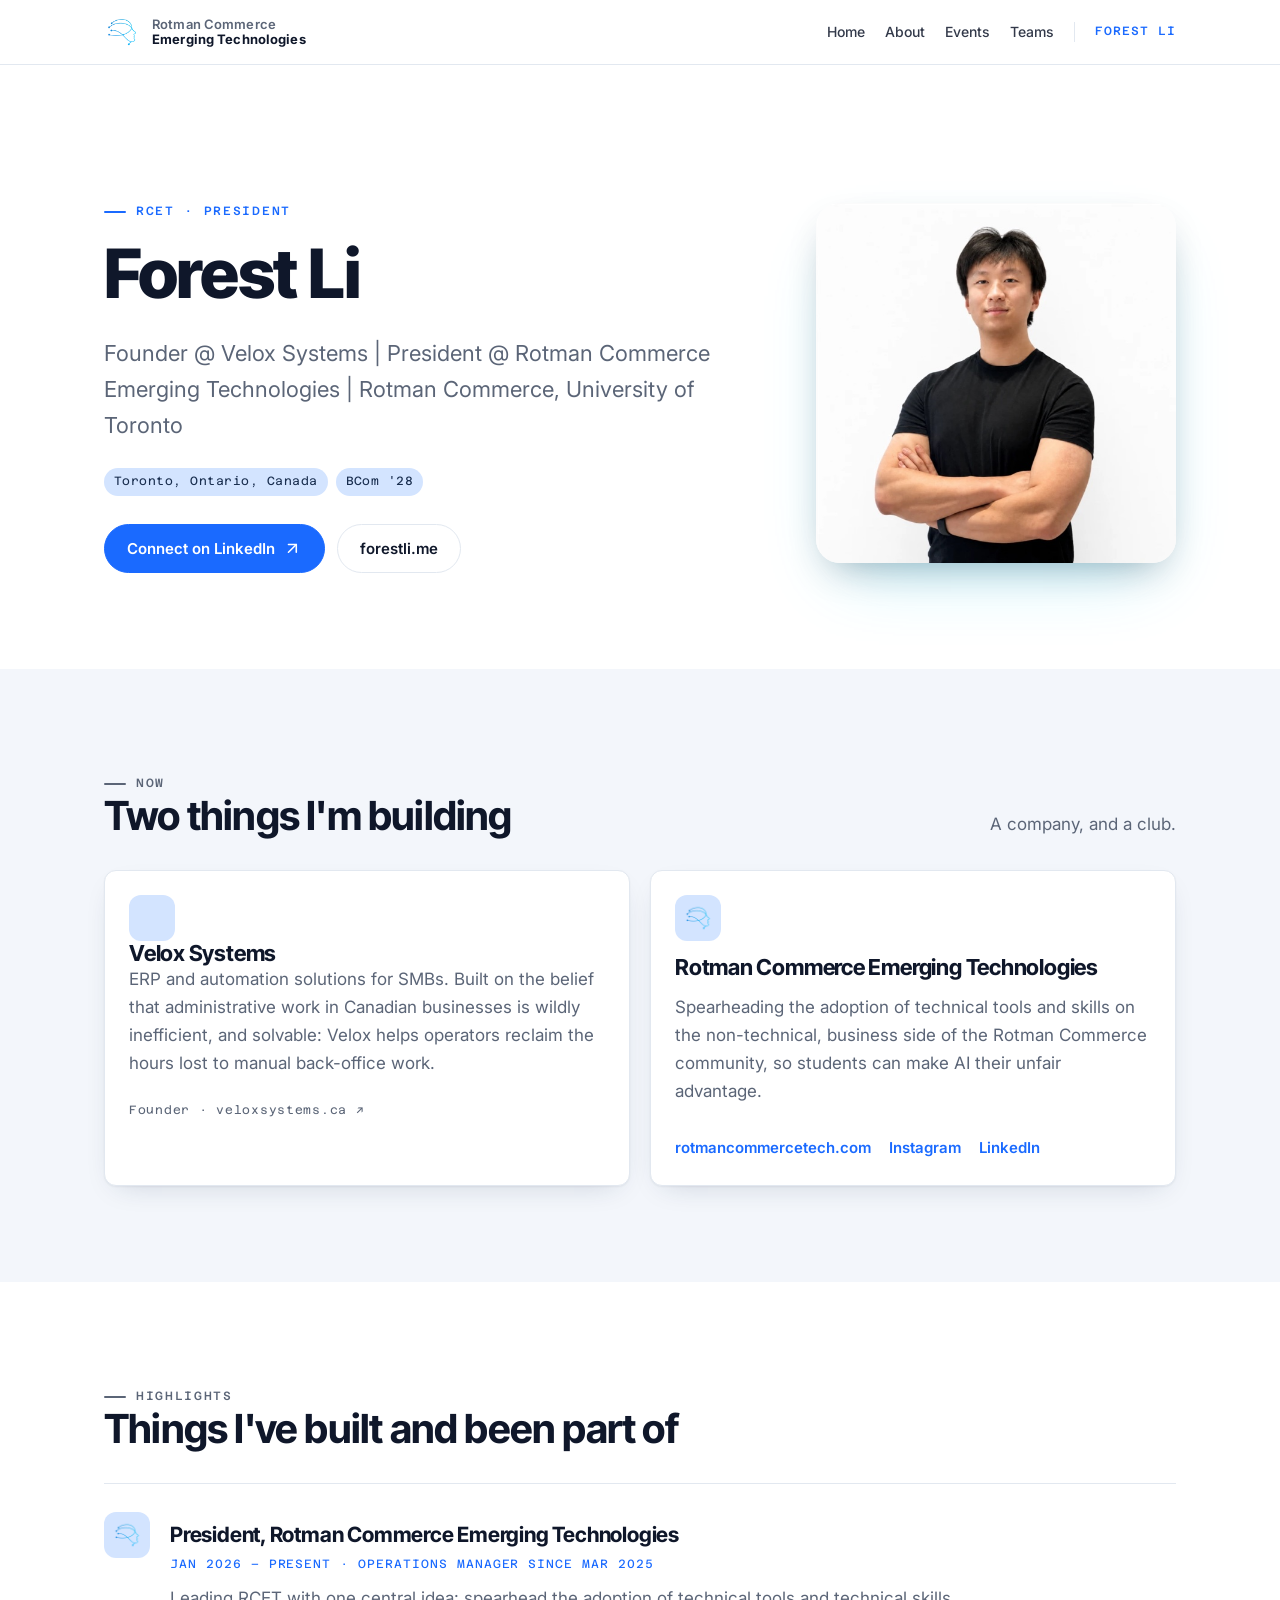
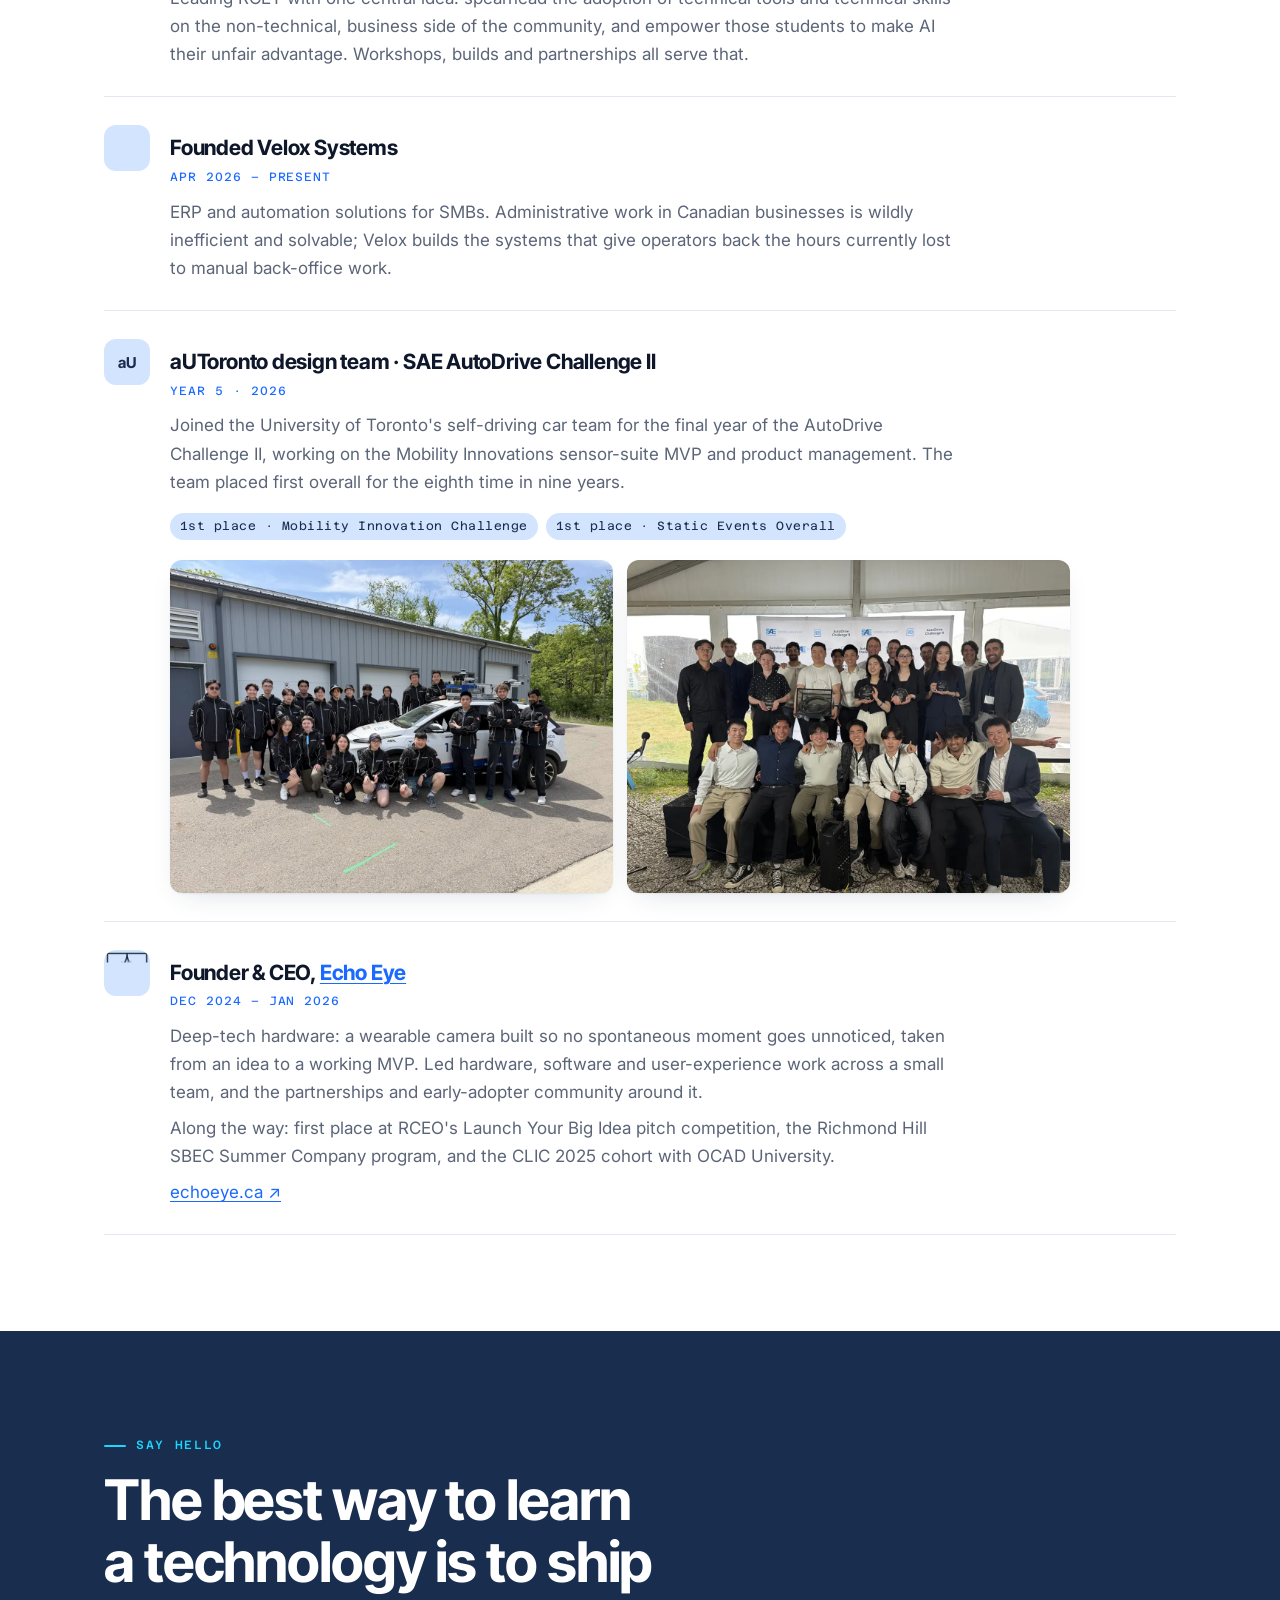
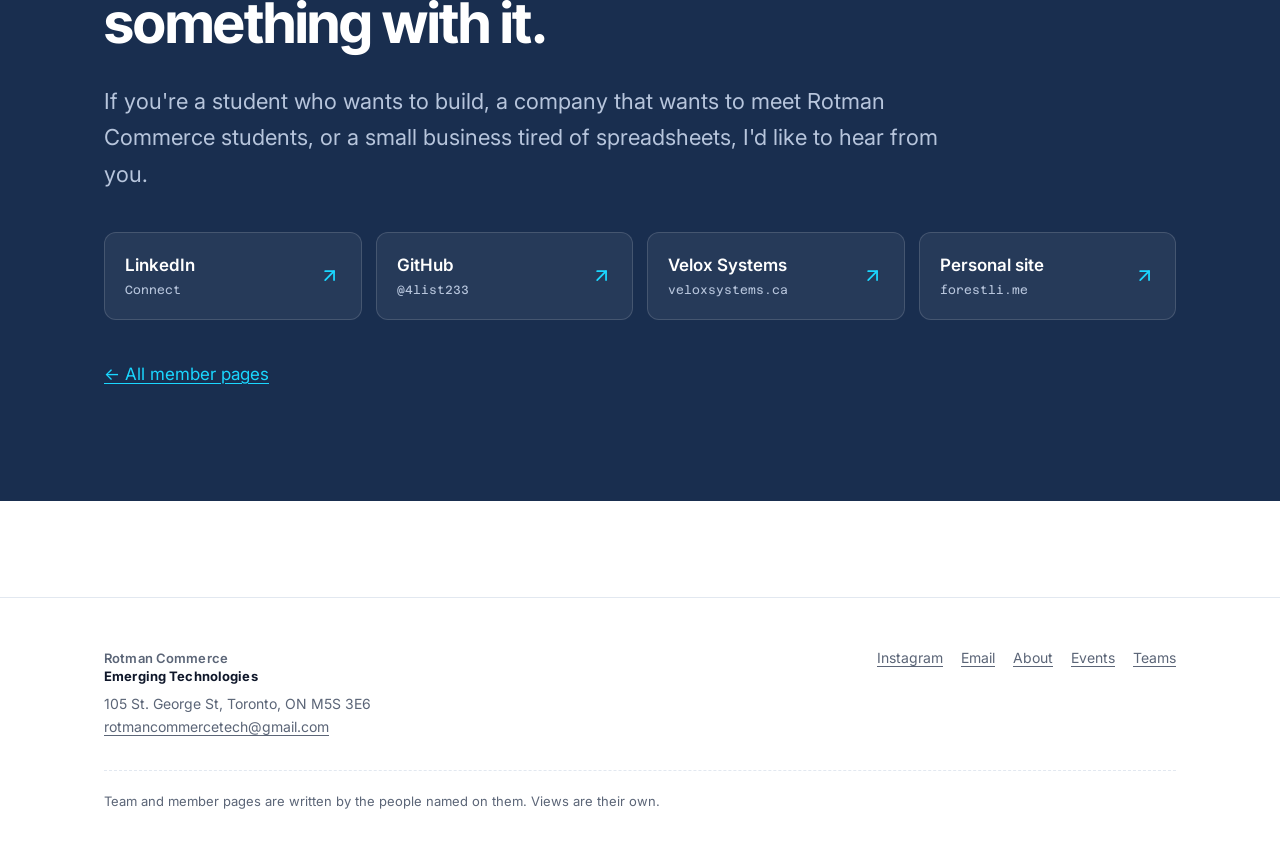
==== members/4list233/index.html @ a59f68e3 "Add Forest Li member page Personal page for Forest Li (RCET President) at /u/4list233/. Built on the" ====
<!doctype html>
<html lang="en">
<head>
  <meta charset="utf-8">
  <meta name="viewport" content="width=device-width, initial-scale=1">
  <title>Forest Li</title>
  <meta name="description" content="Forest Li — Founder @ Velox Systems, President @ Rotman Commerce Emerging Technologies, Rotman Commerce, University of Toronto.">

  <link rel="icon" type="image/png" sizes="32x32" href="/shared/assets/brand/favicon-32.png">
  <link rel="apple-touch-icon" href="/shared/assets/brand/apple-touch-icon.png">
  <link rel="stylesheet" href="/shared/rcet.css">
  <script src="/shared/rcet.js" defer></script>

  <style>
    /* Hero: text on the left, portrait on the right; stacks under 760px. */
    .hero-grid {
      display: grid; grid-template-columns: minmax(0, 1.25fr) minmax(0, .75fr);
      gap: 48px; align-items: center;
    }
    .hero-grid h1 { margin-bottom: .35em; }
    .hero-photo {
      width: min(100%, 360px); aspect-ratio: 1; object-fit: cover;
      justify-self: end; border-radius: 24px;
    }
    .hero-meta { display: flex; flex-wrap: wrap; gap: 8px; margin: 22px 0 0; padding: 0; list-style: none; }
    @media (max-width: 760px) {
      .hero-grid { grid-template-columns: 1fr; gap: 32px; }
      .hero-photo { justify-self: start; width: min(100%, 260px); order: -1; }
    }

    /* Brand mark: a favicon-sized logo in a soft square. */
    .brand {
      flex: none; display: grid; place-items: center; width: 46px; height: 46px;
      border-radius: 12px; overflow: hidden; background: var(--rcet-pale); color: var(--rcet-navy);
      font: 700 15px/1 var(--rcet-font-display); letter-spacing: -.02em;
    }
    .brand img { width: 100%; height: 100%; object-fit: cover; }
    .brand--pad img { width: 30px; height: 30px; object-fit: contain; }

    /* "Now" cards. Two cards fill the row. */
    .now-grid { grid-template-columns: repeat(auto-fit, minmax(min(100%, 340px), 1fr)); }
    .now-card { display: grid; gap: 14px; align-content: start; }
    .now-card h3 { margin: 0; }
    .now-card p { color: var(--rcet-muted); }
    .now-card .rcet-mono { font-size: 12px; letter-spacing: .06em; color: var(--rcet-muted); }
    .card-links { display: flex; flex-wrap: wrap; gap: 8px 18px; font-size: 15px; font-weight: 600; }
    .card-links a { display: inline-flex; align-items: center; gap: 4px; text-decoration: none; }
    .card-links a:hover { text-decoration: underline; }

    /* Highlights: one row per thing, brand mark on the left, hairline between rows. */
    .highlights { list-style: none; margin: 0; padding: 0; }
    .highlights > li {
      display: grid; grid-template-columns: 46px 1fr; gap: 20px;
      padding: 28px 0; border-top: 1px solid var(--rcet-line);
    }
    .highlights > li:last-child { border-bottom: 1px solid var(--rcet-line); }
    .highlights b { display: block; font-family: var(--rcet-font-display); font-size: 21px; letter-spacing: -.01em; margin: 6px 0 2px; }
    .highlights .when {
      display: block; font-family: var(--rcet-font-mono); font-size: 12px; letter-spacing: .08em;
      text-transform: uppercase; color: var(--rcet-accent); margin-bottom: 10px;
    }
    .highlights p { margin: 0; color: var(--rcet-muted); max-width: 72ch; }
    .highlights p + p { margin-top: 8px; }
    .highlights .awards { display: flex; flex-wrap: wrap; gap: 8px; margin: 14px 0 0; padding: 0; list-style: none; }
    .photos { display: grid; gap: 14px; grid-template-columns: repeat(auto-fit, minmax(min(100%, 280px), 1fr)); margin-top: 20px; max-width: 900px; }
    .photos img { width: 100%; aspect-ratio: 4 / 3; object-fit: cover; border-radius: var(--rcet-radius); box-shadow: var(--rcet-shadow); }
    @media (max-width: 560px) {
      .highlights > li { grid-template-columns: 1fr; gap: 10px; }
    }

    /* Closing statement + links. */
    .statement h2 { font-size: clamp(32px, 5vw, 56px); max-width: 18ch; }
    .links { display: grid; gap: 14px; grid-template-columns: repeat(auto-fill, minmax(min(100%, 220px), 1fr)); margin-top: 40px; }
    .links a {
      display: flex; align-items: center; justify-content: space-between; gap: 12px;
      padding: 18px 20px; border: 1px solid var(--rcet-line); border-radius: var(--rcet-radius);
      background: var(--rcet-surface); color: inherit; text-decoration: none; font-weight: 600;
      transition: border-color .15s ease, transform .15s ease;
    }
    .links a:hover { border-color: var(--rcet-accent); transform: translateY(-2px); }
    .links a small { display: block; font-weight: 400; font-family: var(--rcet-font-mono); font-size: 12px; color: var(--rcet-muted); margin-top: 2px; }
    .links .rcet-icon { color: var(--rcet-accent); }
  </style>
</head>
<body>
  <rcet-header team="Forest Li"></rcet-header>

  <main id="main">

    <!-- HERO -->
    <section class="rcet-hero">
      <div class="rcet-container hero-grid">
        <div>
          <p class="rcet-eyebrow">RCET · President</p>
          <h1>Forest Li</h1>
          <p class="rcet-lede">
            Founder @ Velox Systems | President @ Rotman Commerce Emerging Technologies | Rotman Commerce, University of Toronto
          </p>
          <ul class="hero-meta" aria-label="At a glance">
            <li><span class="rcet-tag">Toronto, Ontario, Canada</span></li>
            <li><span class="rcet-tag">BCom '28</span></li>
          </ul>
          <div class="rcet-btn-row">
            <a class="rcet-btn rcet-btn--primary" href="https://www.linkedin.com/in/forestli/" rel="noopener">
              Connect on LinkedIn
              <svg class="rcet-icon" aria-hidden="true"><use href="/shared/assets/icons.svg#arrow-up-right"/></svg>
            </a>
            <a class="rcet-btn rcet-btn--ghost" href="https://forestli.me/" rel="noopener">forestli.me</a>
          </div>
        </div>
        <img class="hero-photo rcet-cinematic" src="/shared/assets/people/forest-li.jpg" alt="Portrait of Forest Li" width="600" height="600" data-reveal>
      </div>
    </section>

    <!-- NOW -->
    <section class="rcet-section rcet-section--alt" id="now">
      <div class="rcet-container">
        <div class="rcet-section-head">
          <div><p class="rcet-eyebrow">Now</p><h2>Two things I'm building</h2></div>
          <p>A company, and a club.</p>
        </div>
        <div class="rcet-grid now-grid">
          <a class="rcet-card now-card" href="https://veloxsystems.ca/" rel="noopener" data-reveal style="--i:0">
            <span class="brand"><img src="./velox-icon.png" alt="" width="46" height="46"></span>
            <h3>Velox Systems</h3>
            <p>ERP and automation solutions for SMBs. Built on the belief that administrative work in Canadian businesses is wildly inefficient, and solvable: Velox helps operators reclaim the hours lost to manual back-office work.</p>
            <span class="rcet-mono">Founder · veloxsystems.ca ↗</span>
          </a>
          <div class="rcet-card now-card" data-reveal style="--i:1">
            <span class="brand brand--pad"><img src="/shared/assets/brand/logo-256.png" alt="" width="30" height="30"></span>
            <h3>Rotman Commerce Emerging Technologies</h3>
            <p>Spearheading the adoption of technical tools and skills on the non-technical, business side of the Rotman Commerce community, so students can make AI their unfair advantage.</p>
            <div class="card-links">
              <a href="https://rotmancommercetech.com/" rel="noopener">rotmancommercetech.com</a>
              <a href="https://www.instagram.com/rotman.tech/" rel="noopener">Instagram</a>
              <a href="https://www.linkedin.com/company/rcemergingtech/" rel="noopener">LinkedIn</a>
            </div>
          </div>
        </div>
      </div>
    </section>

    <!-- HIGHLIGHTS -->
    <section class="rcet-section" id="highlights">
      <div class="rcet-container">
        <div class="rcet-section-head">
          <div><p class="rcet-eyebrow">Highlights</p><h2>Things I've built and been part of</h2></div>
        </div>
        <ul class="highlights">

          <li data-reveal style="--i:0">
            <span class="brand brand--pad"><img src="/shared/assets/brand/logo-256.png" alt="" width="30" height="30"></span>
            <div>
              <b>President, Rotman Commerce Emerging Technologies</b>
              <span class="when">Jan 2026 – present · Operations Manager since Mar 2025</span>
              <p>Leading RCET with one central idea: spearhead the adoption of technical tools and technical skills on the non-technical, business side of the community, and empower those students to make AI their unfair advantage. Workshops, builds and partnerships all serve that.</p>
            </div>
          </li>

          <li data-reveal style="--i:1">
            <span class="brand"><img src="./velox-icon.png" alt="" width="46" height="46"></span>
            <div>
              <b>Founded Velox Systems</b>
              <span class="when">Apr 2026 – present</span>
              <p>ERP and automation solutions for SMBs. Administrative work in Canadian businesses is wildly inefficient and solvable; Velox builds the systems that give operators back the hours currently lost to manual back-office work.</p>
            </div>
          </li>

          <li data-reveal style="--i:2">
            <span class="brand">aU</span>
            <div>
              <b>aUToronto design team · SAE AutoDrive Challenge II</b>
              <span class="when">Year 5 · 2026</span>
              <p>Joined the University of Toronto's self-driving car team for the final year of the AutoDrive Challenge II, working on the Mobility Innovations sensor-suite MVP and product management. The team placed first overall for the eighth time in nine years.</p>
              <ul class="awards" aria-label="Awards">
                <li><span class="rcet-tag">1st place · Mobility Innovation Challenge</span></li>
                <li><span class="rcet-tag">1st place · Static Events Overall</span></li>
              </ul>
              <div class="photos">
                <img src="./autoronto-team.webp" alt="The aUToronto team standing with the self-driving car at the 2026 AutoDrive Challenge II" loading="lazy" width="1400" height="1050">
                <img src="./autoronto-awards.webp" alt="The aUToronto team with their AutoDrive Challenge II awards, including first place in the Mobility Innovation Challenge" loading="lazy" width="1400" height="1050">
              </div>
            </div>
          </li>

          <li data-reveal style="--i:3">
            <span class="brand"><img src="./echoeye-icon.png" alt="" width="46" height="46"></span>
            <div>
              <b>Founder &amp; CEO, <a href="https://www.echoeye.ca/" rel="noopener">Echo Eye</a></b>
              <span class="when">Dec 2024 – Jan 2026</span>
              <p>Deep-tech hardware: a wearable camera built so no spontaneous moment goes unnoticed, taken from an idea to a working MVP. Led hardware, software and user-experience work across a small team, and the partnerships and early-adopter community around it.</p>
              <p>Along the way: first place at RCEO's Launch Your Big Idea pitch competition, the Richmond Hill SBEC Summer Company program, and the CLIC 2025 cohort with OCAD University.</p>
              <p><a href="https://www.echoeye.ca/" rel="noopener">echoeye.ca ↗</a></p>
            </div>
          </li>

        </ul>
      </div>
    </section>

    <!-- STATEMENT + LINKS -->
    <section class="rcet-section rcet-section--dark statement" id="contact">
      <div class="rcet-container">
        <p class="rcet-eyebrow">Say hello</p>
        <h2 data-words>The best way to learn a technology is to ship something with it.</h2>
        <p class="rcet-lede">If you're a student who wants to build, a company that wants to meet Rotman Commerce students, or a small business tired of spreadsheets, I'd like to hear from you.</p>
        <div class="links">
          <a href="https://www.linkedin.com/in/forestli/" rel="noopener">
            <span>LinkedIn<small>Connect</small></span>
            <svg class="rcet-icon" aria-hidden="true"><use href="/shared/assets/icons.svg#arrow-up-right"/></svg>
          </a>
          <a href="https://github.com/4list233" rel="noopener">
            <span>GitHub<small>@4list233</small></span>
            <svg class="rcet-icon" aria-hidden="true"><use href="/shared/assets/icons.svg#arrow-up-right"/></svg>
          </a>
          <a href="https://veloxsystems.ca/" rel="noopener">
            <span>Velox Systems<small>veloxsystems.ca</small></span>
            <svg class="rcet-icon" aria-hidden="true"><use href="/shared/assets/icons.svg#arrow-up-right"/></svg>
          </a>
          <a href="https://forestli.me/" rel="noopener">
            <span>Personal site<small>forestli.me</small></span>
            <svg class="rcet-icon" aria-hidden="true"><use href="/shared/assets/icons.svg#arrow-up-right"/></svg>
          </a>
        </div>
        <p style="margin-top: 40px"><a href="/teams/#members">← All member pages</a></p>
      </div>
    </section>

  </main>

  <rcet-footer></rcet-footer>
</body>
</html>
---- shared/rcet.css ----
/* ==========================================================================
   RCET shared design system  —  served at /shared/rcet.css
   Every team page loads this so the site reads as one site.
   It is the source of truth for colour, type, spacing and the shared
   header/footer. Team pages override things in their own <style>;
   nobody edits this file from a team folder (CI will reject it).

   Order: tokens → base → layout → components → utilities
   ========================================================================== */
@import url("https://fonts.googleapis.com/css2?family=Azeret+Mono:wght@400;500;600&family=Inter+Tight:wght@600;700;800&family=Inter:wght@400;500;600&display=swap");

/* ------------------------------------------------------------------ tokens */
:root {
  /* Brand colours (from the main RCET site) */
  --rcet-navy: #192e4f;
  --rcet-blue: #1a6aff;
  --rcet-cyan: #1ad7ff;
  --rcet-pale: #d3e4ff;
  --rcet-ink:  #0f172a;

  /* Surfaces — light theme is the default and matches rotmancommercetech.com */
  --rcet-bg:        #ffffff;
  --rcet-bg-alt:    #f3f6fb;
  --rcet-surface:   #ffffff;
  --rcet-line:      #e2e8f0;
  --rcet-fg:        var(--rcet-ink);
  --rcet-muted:     #5b6577;
  --rcet-accent:    var(--rcet-blue);
  --rcet-accent-fg: #ffffff;
  --rcet-link:      var(--rcet-blue);

  /* Type */
  --rcet-font-display: "Inter Tight", Inter, ui-sans-serif, system-ui, -apple-system, "Segoe UI", sans-serif;
  --rcet-font-body:    Inter, ui-sans-serif, system-ui, -apple-system, "Segoe UI", sans-serif;
  --rcet-font-mono:    "Azeret Mono", ui-monospace, SFMono-Regular, Menlo, Consolas, monospace;

  /* Shape & rhythm */
  --rcet-radius:    12px;
  --rcet-radius-sm: 8px;
  --rcet-shadow:    0 1px 2px rgba(15, 23, 42, .05), 0 10px 28px -14px rgba(25, 46, 79, .22);
  --rcet-container: 1120px;
  --rcet-gutter:    24px;
  --rcet-section-y: clamp(56px, 8vw, 96px);
}

/* Opt in with <html data-theme="dark"> */
[data-theme="dark"] {
  --rcet-bg:        #0b1220;
  --rcet-bg-alt:    #101a2e;
  --rcet-surface:   #121e33;
  --rcet-line:      #223252;
  --rcet-fg:        #e8eef8;
  --rcet-muted:     #9aa8bd;
  --rcet-accent:    var(--rcet-cyan);
  --rcet-accent-fg: #06101f;
  --rcet-link:      #7cc4ff;
  --rcet-shadow:    0 1px 2px rgba(0, 0, 0, .4), 0 14px 36px -14px rgba(0, 0, 0, .7);
  color-scheme: dark;
}

/* -------------------------------------------------------------------- base */
*, *::before, *::after { box-sizing: border-box; }
html { -webkit-text-size-adjust: 100%; scroll-behavior: smooth; }
body {
  margin: 0;
  background: var(--rcet-bg);
  color: var(--rcet-fg);
  font: 400 17px/1.65 var(--rcet-font-body);
  -webkit-font-smoothing: antialiased;
  text-rendering: optimizeLegibility;
}
h1, h2, h3, h4 {
  font-family: var(--rcet-font-display);
  font-weight: 700;
  line-height: 1.1;
  letter-spacing: -0.02em;
  margin: 0 0 .5em;
  text-wrap: balance;
}
h1 { font-size: clamp(40px, 6vw, 68px); font-weight: 800; }
h2 { font-size: clamp(28px, 3.6vw, 40px); }
h3 { font-size: clamp(19px, 2.2vw, 22px); letter-spacing: -0.01em; }
h4 { font-size: 17px; }
p  { margin: 0 0 1em; }
a  { color: var(--rcet-link); text-decoration-thickness: 1px; text-underline-offset: 3px; }
a:hover { text-decoration-thickness: 2px; }
img, video { max-width: 100%; height: auto; display: block; }
::selection { background: var(--rcet-cyan); color: var(--rcet-navy); }
:focus-visible { outline: 3px solid var(--rcet-cyan); outline-offset: 2px; }

/* ------------------------------------------------------------------ layout */
.rcet-container { max-width: var(--rcet-container); margin: 0 auto; padding: 0 var(--rcet-gutter); }
.rcet-section   { padding: var(--rcet-section-y) 0; }
.rcet-section--alt  { background: var(--rcet-bg-alt); }
.rcet-section--dark {
  background: var(--rcet-navy); color: #fff;
  --rcet-fg: #fff; --rcet-muted: #b7c5dc;
  --rcet-surface: rgba(255, 255, 255, .06); --rcet-line: rgba(255, 255, 255, .14);
  --rcet-link: var(--rcet-cyan); --rcet-accent: var(--rcet-cyan); --rcet-accent-fg: var(--rcet-navy);
}
.rcet-hero  { padding: clamp(64px, 10vw, 128px) 0 var(--rcet-section-y); }
.rcet-lede  { font-size: clamp(18px, 2vw, 22px); color: var(--rcet-muted); max-width: 60ch; }
.rcet-prose { max-width: 68ch; }
.rcet-grid    { display: grid; gap: 20px; grid-template-columns: repeat(auto-fill, minmax(min(100%, 260px), 1fr)); }
.rcet-grid--2 { grid-template-columns: repeat(auto-fill, minmax(min(100%, 340px), 1fr)); }
.rcet-grid--3 { grid-template-columns: repeat(auto-fill, minmax(min(100%, 260px), 1fr)); }
.rcet-grid--4 { grid-template-columns: repeat(auto-fill, minmax(min(100%, 200px), 1fr)); }
/* Centre the last row of a card grid (five cards in three columns, four in three…) */
.rcet-grid--wrap-center { display: flex; flex-wrap: wrap; justify-content: center; gap: 20px; }
.rcet-grid--wrap-center > * { flex: 1 1 260px; max-width: 344px; }
/* Cinematic image treatment: bigger radius, soft cyan-tinted shadow */
.rcet-cinematic { border-radius: 20px; box-shadow: 0 30px 70px -28px rgba(26, 215, 255, .3), 0 16px 40px -18px rgba(15, 23, 42, .45); }
.rcet-section-head { display: flex; flex-wrap: wrap; align-items: end; justify-content: space-between; gap: 16px; margin-bottom: 32px; }
.rcet-section-head h2 { margin: 0; }
.rcet-section-head p  { margin: 0; color: var(--rcet-muted); max-width: 48ch; }

/* -------------------------------------------------------------- components */
/* Small mono label above a heading: <p class="rcet-eyebrow">What we do</p> */
.rcet-eyebrow {
  display: inline-flex; align-items: center; gap: 10px; margin: 0 0 14px;
  font-family: var(--rcet-font-mono); font-size: 12px; font-weight: 500;
  letter-spacing: .14em; text-transform: uppercase; color: var(--rcet-accent);
}
.rcet-eyebrow::before { content: ""; width: 22px; height: 2px; background: currentColor; border-radius: 2px; }

/* Card. Use <a class="rcet-card"> for a clickable one. */
.rcet-card {
  background: var(--rcet-surface); border: 1px solid var(--rcet-line);
  border-radius: var(--rcet-radius); padding: 24px; box-shadow: var(--rcet-shadow);
}
.rcet-card h3 { margin-top: 0; }
.rcet-card > :last-child { margin-bottom: 0; }
a.rcet-card { display: block; color: inherit; text-decoration: none; transition: transform .15s ease, border-color .15s ease; }
a.rcet-card:hover { transform: translateY(-2px); border-color: var(--rcet-accent); }

/* Buttons: .rcet-btn (outline) .rcet-btn--primary (filled) .rcet-btn--ghost (quiet) */
.rcet-btn {
  display: inline-flex; align-items: center; gap: 8px;
  font: 600 15px/1 var(--rcet-font-body); padding: 14px 22px; border-radius: 999px;
  border: 1.5px solid var(--rcet-accent); color: var(--rcet-accent); background: transparent;
  text-decoration: none; cursor: pointer; transition: background .15s, color .15s, transform .15s, filter .15s;
}
.rcet-btn:hover { transform: translateY(-1px); text-decoration: none; }
.rcet-btn--primary { background: var(--rcet-accent); color: var(--rcet-accent-fg); }
.rcet-btn--primary:hover { filter: brightness(1.08); }
.rcet-btn--ghost { border-color: var(--rcet-line); color: var(--rcet-fg); }
.rcet-btn--ghost:hover { border-color: var(--rcet-accent); }
.rcet-btn-row { display: flex; flex-wrap: wrap; gap: 12px; margin-top: 28px; }

/* Pill tag: <span class="rcet-tag">Data & AI</span> */
.rcet-tag {
  display: inline-block; font-family: var(--rcet-font-mono); font-size: 12px; letter-spacing: .04em;
  padding: 4px 10px; border-radius: 999px; background: var(--rcet-pale); color: var(--rcet-navy);
}
[data-theme="dark"] .rcet-tag, .rcet-section--dark .rcet-tag { background: rgba(26, 215, 255, .14); color: var(--rcet-cyan); }

/* Big number: <div class="rcet-stat"><b>27</b><span>events</span></div> */
.rcet-stat { display: grid; gap: 4px; }
.rcet-stat b    { font: 800 clamp(40px, 5vw, 56px)/1 var(--rcet-font-display); letter-spacing: -.03em; color: var(--rcet-accent); }
.rcet-stat span { font-family: var(--rcet-font-mono); font-size: 12px; letter-spacing: .1em; text-transform: uppercase; color: var(--rcet-muted); }

/* Person row: avatar (initials or <img>) + name + role */
.rcet-person { display: flex; gap: 16px; align-items: center; }
.rcet-avatar {
  flex: none; width: 56px; height: 56px; border-radius: 50%; object-fit: cover;
  display: grid; place-items: center; background: var(--rcet-navy); color: #fff;
  font: 700 18px/1 var(--rcet-font-display); letter-spacing: -.02em;
}
.rcet-person b    { display: block; font-weight: 600; }
.rcet-person span { color: var(--rcet-muted); font-size: 15px; }

/* Site header — rendered by <rcet-header> from /shared/rcet.js */
.rcet-header {
  position: sticky; top: 0; z-index: 50;
  background: var(--rcet-bg);
  background: color-mix(in srgb, var(--rcet-bg) 88%, transparent);
  backdrop-filter: saturate(160%) blur(10px); -webkit-backdrop-filter: saturate(160%) blur(10px);
  border-bottom: 1px solid var(--rcet-line);
}
.rcet-header__inner { display: flex; align-items: center; justify-content: space-between; gap: 24px; min-height: 64px; }
.rcet-brand { display: inline-flex; align-items: center; gap: 12px; color: inherit; text-decoration: none; }
.rcet-brand__logo { flex: none; width: 36px; height: 36px; object-fit: contain; }
.rcet-brand__text   { font: 600 13px/1.15 var(--rcet-font-body); letter-spacing: .01em; color: var(--rcet-muted); }
.rcet-brand__text b { display: block; font-weight: 700; color: var(--rcet-fg); }
.rcet-header__nav { display: flex; align-items: center; gap: 20px; font-size: 14px; font-weight: 500; }
.rcet-header__nav a { color: var(--rcet-fg); text-decoration: none; opacity: .85; }
.rcet-header__nav a:hover { opacity: 1; color: var(--rcet-accent); }
.rcet-header__nav a[aria-current="page"] { opacity: 1; color: var(--rcet-accent); }
.rcet-header__current {
  font-family: var(--rcet-font-mono); font-size: 12px; letter-spacing: .08em; text-transform: uppercase;
  color: var(--rcet-accent); padding-left: 20px; border-left: 1px solid var(--rcet-line);
}
@media (max-width: 560px) {
  .rcet-header__current { display: none; }
  .rcet-header .rcet-brand__text { display: none; }
  .rcet-header__nav { gap: 16px; }
}

/* Site footer — rendered by <rcet-footer> from /shared/rcet.js */
.rcet-footer {
  border-top: 1px solid var(--rcet-line); margin-top: var(--rcet-section-y);
  padding: 48px 0 40px; font-size: 14px; color: var(--rcet-muted);
}
.rcet-footer__inner { display: grid; gap: 24px; grid-template-columns: 1fr auto; align-items: start; }
.rcet-footer__inner p { margin: 8px 0 0; }
.rcet-footer nav { display: flex; flex-wrap: wrap; gap: 8px 18px; }
.rcet-footer a   { color: inherit; }
.rcet-footer__note { grid-column: 1 / -1; padding-top: 20px; border-top: 1px dashed var(--rcet-line); font-size: 13px; }
@media (max-width: 640px) { .rcet-footer__inner { grid-template-columns: 1fr; } }

/* --------------------------------------------------------------- utilities */
.rcet-muted  { color: var(--rcet-muted); }
.rcet-accent { color: var(--rcet-accent); }
.rcet-mono   { font-family: var(--rcet-font-mono); }
.rcet-center { text-align: center; }
.rcet-visually-hidden { position: absolute !important; width: 1px; height: 1px; overflow: hidden; clip: rect(0 0 0 0); white-space: nowrap; }
@media (prefers-reduced-motion: reduce) {
  html { scroll-behavior: auto; }
  *, *::before, *::after { transition: none !important; animation: none !important; }
}

/* ------------------------------------------------------------ icons */
/* <svg class="rcet-icon"><use href="/shared/assets/icons.svg#megaphone"/></svg>  (Lucide, see shared/assets/README.md) */
.rcet-icon { width: 1.25em; height: 1.25em; fill: none; stroke: currentColor; stroke-width: 2; stroke-linecap: round; stroke-linejoin: round; vertical-align: -.2em; flex: none; }
.rcet-icon--lg { width: 26px; height: 26px; }
.rcet-icon-badge { display: inline-grid; place-items: center; width: 46px; height: 46px; border-radius: 12px; background: var(--rcet-pale); color: var(--rcet-navy); }
[data-theme="dark"] .rcet-icon-badge, .rcet-section--dark .rcet-icon-badge { background: rgba(26, 215, 255, .14); color: var(--rcet-cyan); }

/* ------------------------------------------------------- backgrounds */
.rcet-bg-dots { background-image: radial-gradient(var(--rcet-pale) 1.5px, transparent 1.5px); background-size: 22px 22px; }
.rcet-bg-mesh {
  background-image:
    radial-gradient(40% 50% at 15% 20%, rgba(26, 106, 255, .14), transparent),
    radial-gradient(35% 45% at 85% 15%, rgba(26, 215, 255, .18), transparent),
    radial-gradient(50% 60% at 50% 100%, rgba(25, 46, 79, .08), transparent);
}
/* Constellation canvas: <section class="rcet-hero rcet-hero--art" data-constellation> … (rcet.js draws it) */
.rcet-hero--art { position: relative; overflow: hidden; }
.rcet-hero--art > .rcet-container { position: relative; }
.rcet-constellation { position: absolute; inset: 0; width: 100%; height: 100%; pointer-events: none; }

/* --------------------------------------------------- reveal on scroll */
/* Add data-reveal to an element; optional style="--i: 2" staggers siblings. Hidden only once rcet.js has loaded. */
.rcet-js [data-reveal] { opacity: 0; transform: translateY(16px); transition: opacity .55s ease, transform .55s ease; transition-delay: calc(var(--i, 0) * 70ms); }
.rcet-js [data-reveal].in { opacity: 1; transform: none; }
@media (prefers-reduced-motion: reduce) { .rcet-js [data-reveal] { opacity: 1; transform: none; transition: none; } }

/* ------------------------------------------------------------ marquee */
/* <div class="rcet-marquee"><div class="rcet-marquee__track"> …logos, then the same logos again… </div></div> */
.rcet-marquee { overflow: hidden; -webkit-mask-image: linear-gradient(90deg, transparent, #000 8%, #000 92%, transparent); mask-image: linear-gradient(90deg, transparent, #000 8%, #000 92%, transparent); }
.rcet-marquee__track { display: flex; align-items: center; gap: 64px; width: max-content; padding: 8px 0; animation: rcet-marquee 45s linear infinite; }
.rcet-marquee:hover .rcet-marquee__track { animation-play-state: paused; }
.rcet-marquee__track img { height: 34px; width: auto; max-width: 160px; object-fit: contain; opacity: .8; filter: grayscale(1) brightness(.7) contrast(1.15); transition: opacity .2s, filter .2s; }
.rcet-marquee__track img:hover { opacity: 1; filter: none; }
.rcet-marquee__track img.rcet-invert { filter: invert(1) grayscale(1) brightness(.7) contrast(1.15); }
.rcet-marquee__track img.rcet-invert:hover { filter: invert(1); }
@keyframes rcet-marquee { to { transform: translateX(-50%); } }
@media (prefers-reduced-motion: reduce) { .rcet-marquee { mask-image: none; -webkit-mask-image: none; } .rcet-marquee__track { animation: none; width: auto; flex-wrap: wrap; justify-content: center; gap: 32px 48px; } }

/* Scroll-lit statement: add data-words to a heading (rcet.js splits it into words) */
.rcet-word { opacity: .22; transition: opacity .35s ease; }
.rcet-word.on { opacity: 1; }
@media (prefers-reduced-motion: reduce) { .rcet-word { opacity: 1; transition: none; } }

/* ------------------------------------------ team cards, partner strip */
.team-card { display: grid; gap: 10px; align-content: start; min-height: 100%; }
.team-card .rcet-icon-badge { margin-bottom: 6px; }
.team-card h3 { margin: 4px 0 0; }
.team-card p { color: var(--rcet-muted); margin: 0; }
.team-card .go { margin-top: auto; padding-top: 12px; font-size: 14px; font-weight: 600; color: var(--rcet-accent); }
.team-card--soon { border-style: dashed; box-shadow: none; background: transparent; }
.team-card--soon .go { color: var(--rcet-muted); font-weight: 500; }
.partners { padding: 28px 0 8px; }
.partners .rcet-eyebrow { margin-bottom: 8px; }

/* -------------------------------------------------- skip link, print */
.rcet-skip { position: absolute; left: 16px; top: -100px; z-index: 100; padding: 10px 16px; border-radius: 999px; background: var(--rcet-navy); color: #fff; font-weight: 600; text-decoration: none; }
.rcet-skip:focus { top: 12px; }
@media print {
  .rcet-header, .rcet-footer nav, .rcet-btn, .rcet-constellation, .rcet-marquee { display: none !important; }
  body { background: #fff; color: #000; font-size: 12pt; }
  a[href^="http"]::after { content: " (" attr(href) ")"; font-size: .85em; color: #555; }
}
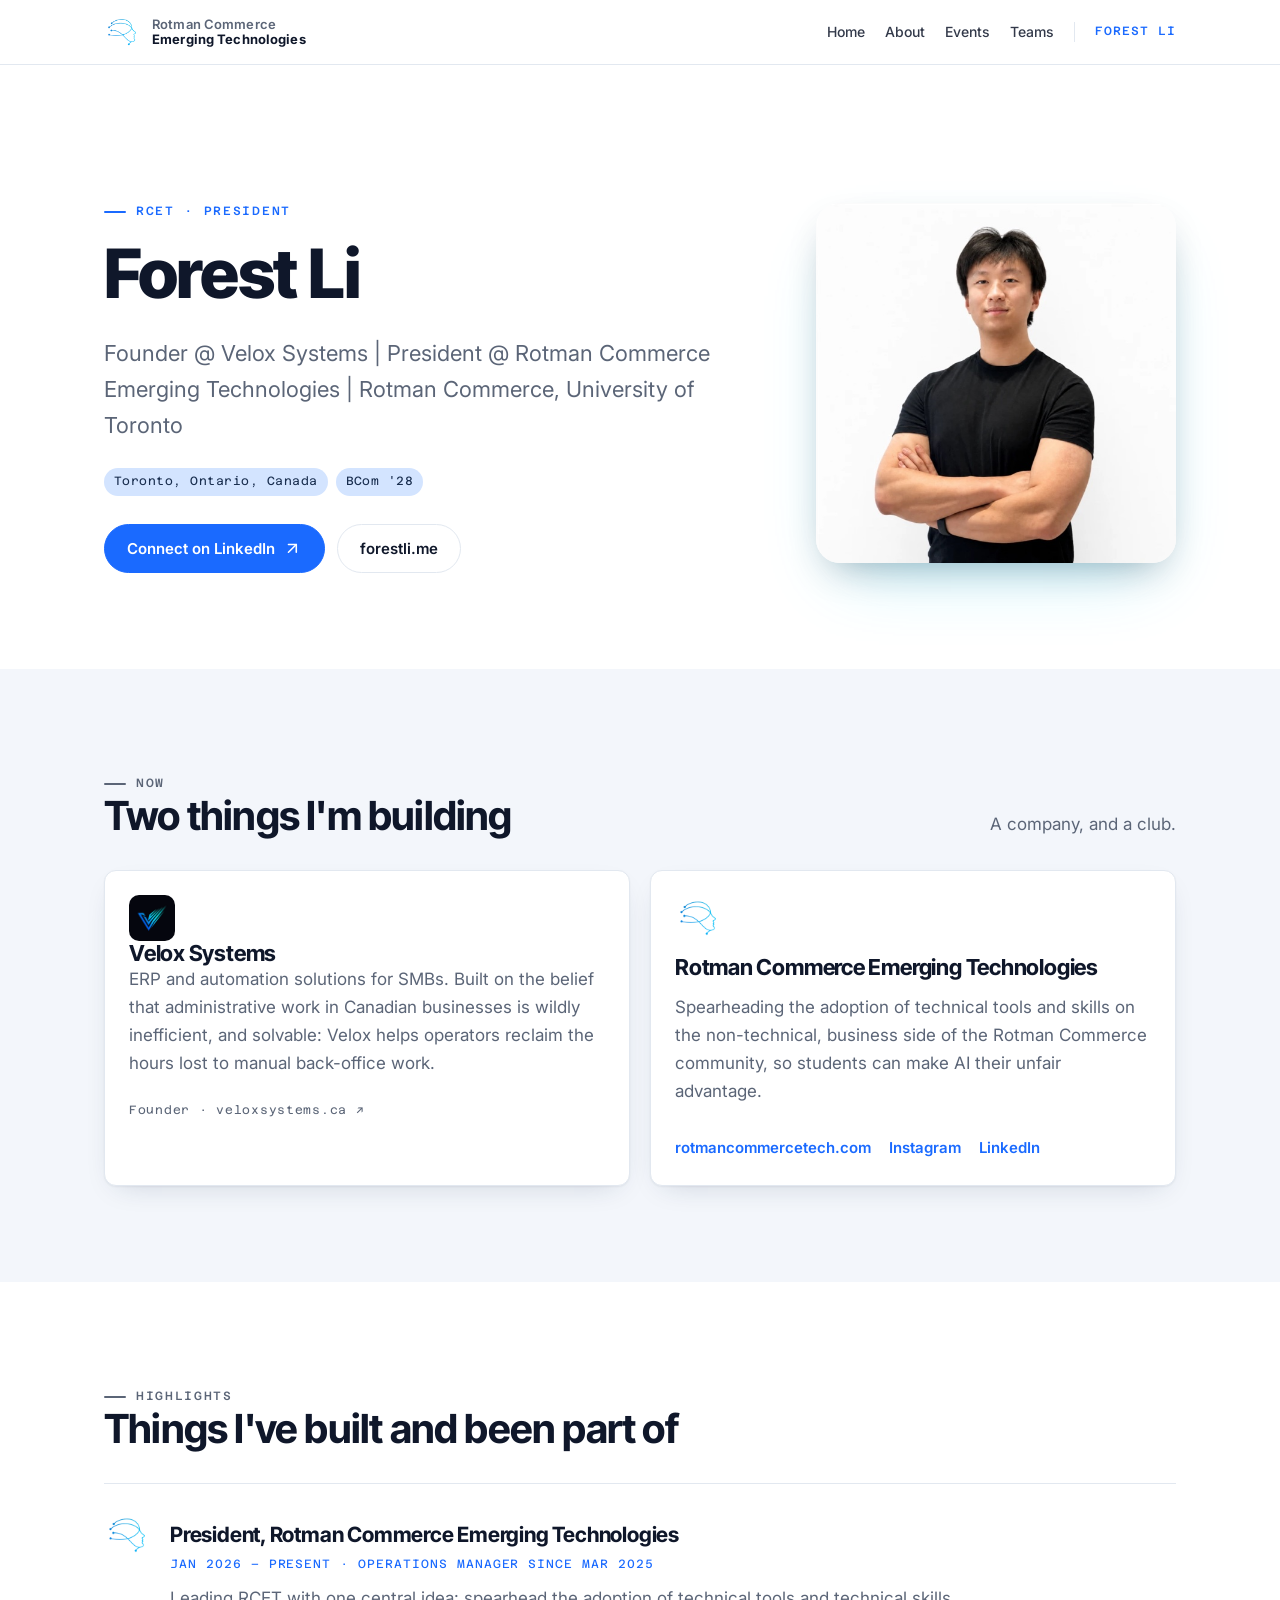
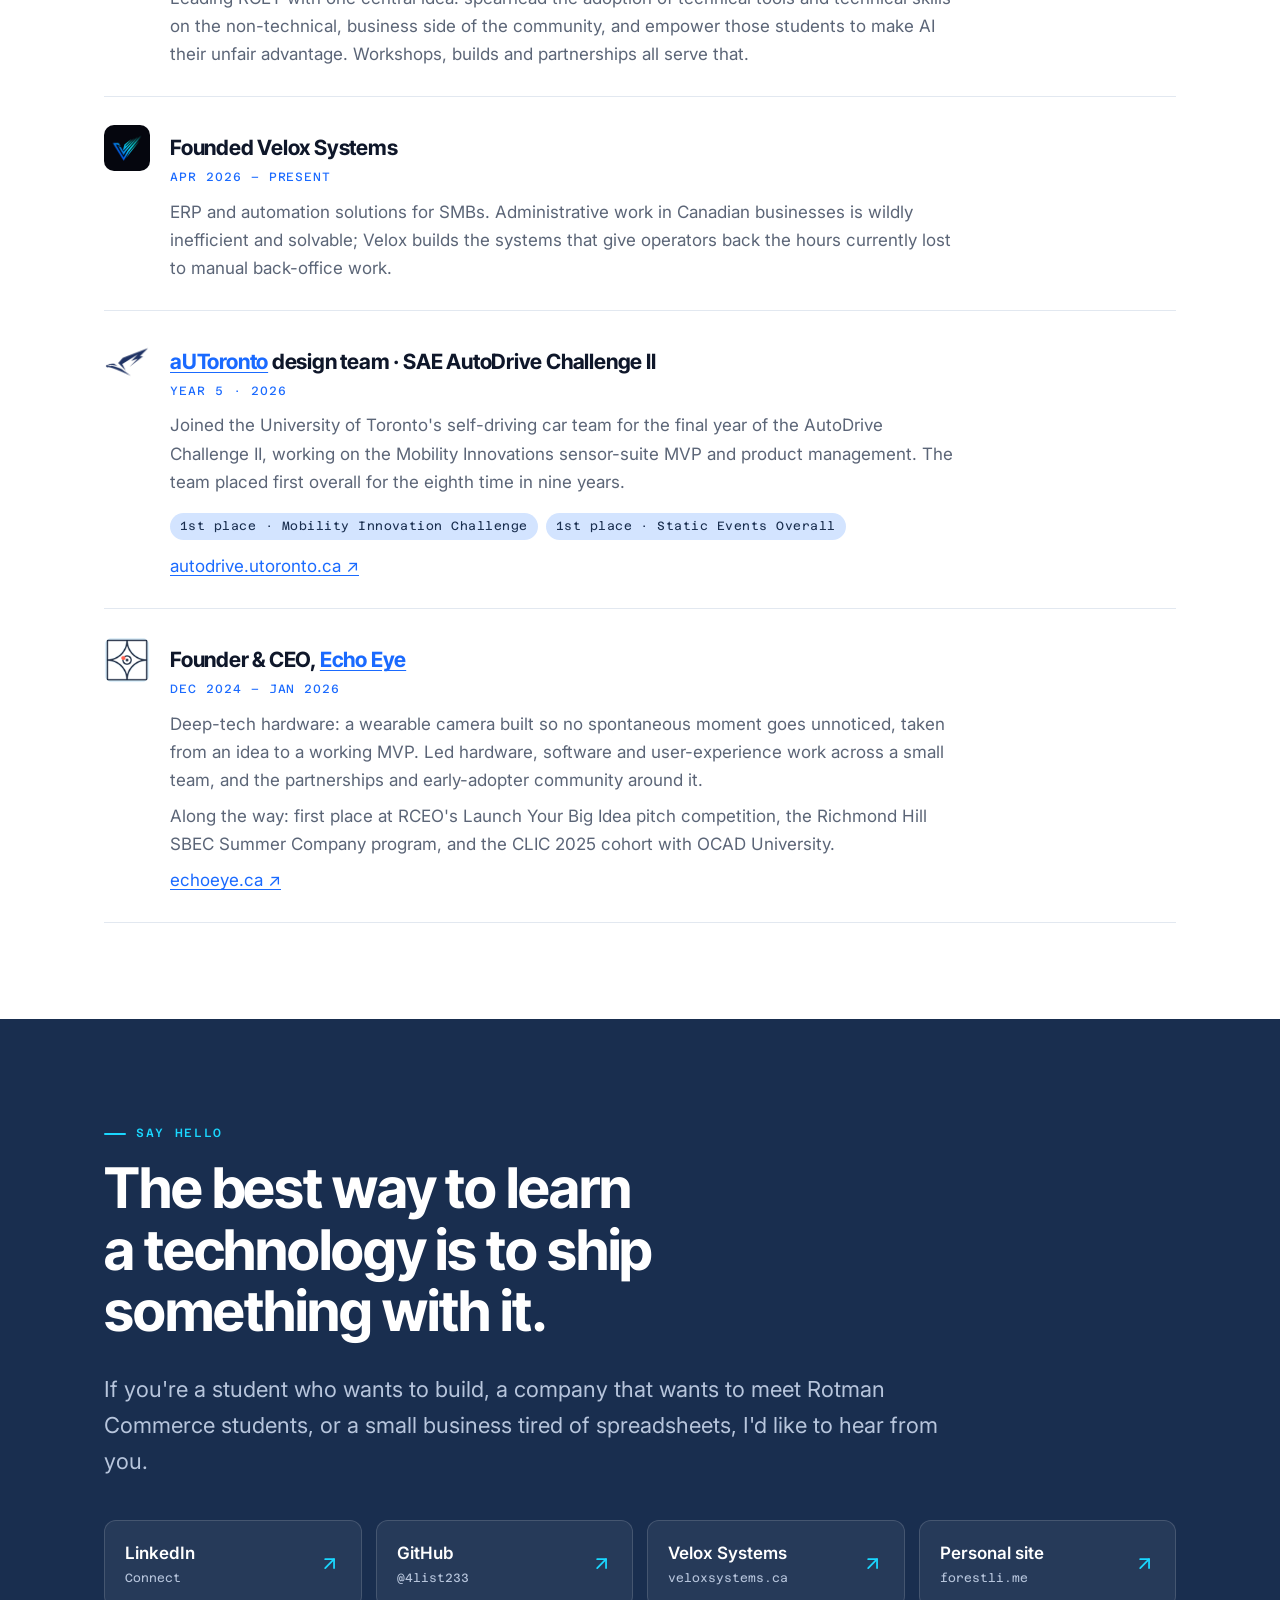
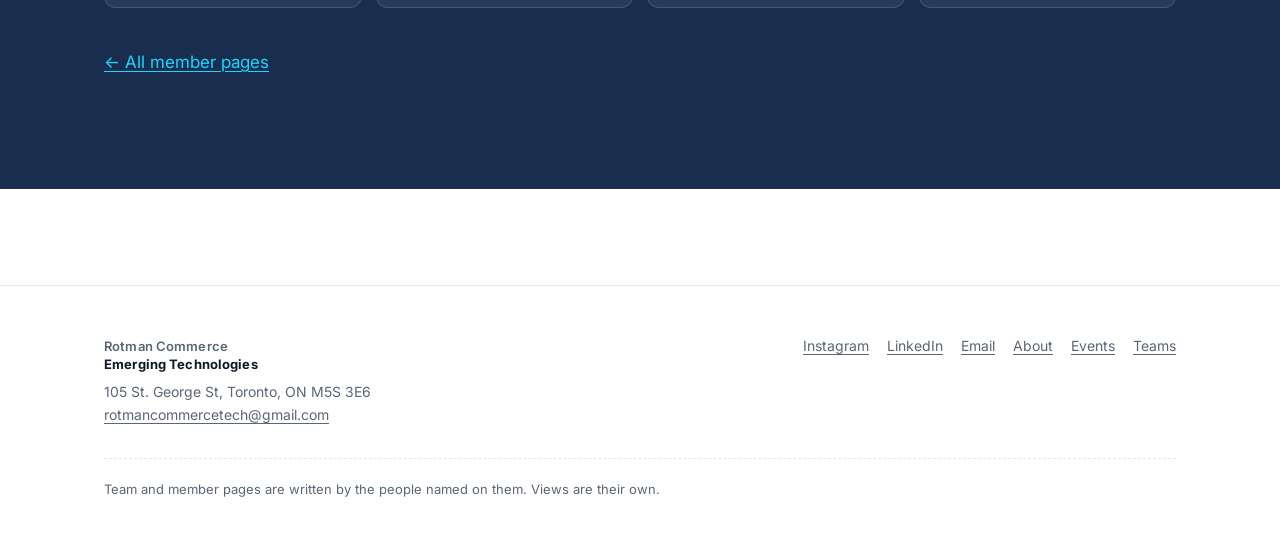
==== commit 3d2ad1f4: "Add files via upload" ====
--- a/members/4list233/index.html
+++ b/members/4list233/index.html
@@ -28,14 +28,9 @@
       .hero-photo { justify-self: start; width: min(100%, 260px); order: -1; }
     }
 
-    /* Brand mark: a favicon-sized logo in a soft square. */
-    .brand {
-      flex: none; display: grid; place-items: center; width: 46px; height: 46px;
-      border-radius: 12px; overflow: hidden; background: var(--rcet-pale); color: var(--rcet-navy);
-      font: 700 15px/1 var(--rcet-font-display); letter-spacing: -.02em;
-    }
-    .brand img { width: 100%; height: 100%; object-fit: cover; }
-    .brand--pad img { width: 30px; height: 30px; object-fit: contain; }
+    /* Brand mark: each organisation's own icon, shown clean at 46px. */
+    .brand { flex: none; display: block; width: 46px; height: 46px; }
+    .brand img { width: 46px; height: 46px; object-fit: contain; border-radius: 10px; }
 
     /* "Now" cards. Two cards fill the row. */
     .now-grid { grid-template-columns: repeat(auto-fit, minmax(min(100%, 340px), 1fr)); }
@@ -61,9 +56,7 @@
     }
     .highlights p { margin: 0; color: var(--rcet-muted); max-width: 72ch; }
     .highlights p + p { margin-top: 8px; }
-    .highlights .awards { display: flex; flex-wrap: wrap; gap: 8px; margin: 14px 0 0; padding: 0; list-style: none; }
-    .photos { display: grid; gap: 14px; grid-template-columns: repeat(auto-fit, minmax(min(100%, 280px), 1fr)); margin-top: 20px; max-width: 900px; }
-    .photos img { width: 100%; aspect-ratio: 4 / 3; object-fit: cover; border-radius: var(--rcet-radius); box-shadow: var(--rcet-shadow); }
+    .highlights .awards { display: flex; flex-wrap: wrap; gap: 8px; margin: 14px 0 12px; padding: 0; list-style: none; }
     @media (max-width: 560px) {
       .highlights > li { grid-template-columns: 1fr; gap: 10px; }
     }
@@ -127,7 +120,7 @@
             <span class="rcet-mono">Founder · veloxsystems.ca ↗</span>
           </a>
           <div class="rcet-card now-card" data-reveal style="--i:1">
-            <span class="brand brand--pad"><img src="/shared/assets/brand/logo-256.png" alt="" width="30" height="30"></span>
+            <span class="brand"><img src="/shared/assets/brand/logo-256.png" alt="" width="46" height="46"></span>
             <h3>Rotman Commerce Emerging Technologies</h3>
             <p>Spearheading the adoption of technical tools and skills on the non-technical, business side of the Rotman Commerce community, so students can make AI their unfair advantage.</p>
             <div class="card-links">
@@ -149,7 +142,7 @@
         <ul class="highlights">
 
           <li data-reveal style="--i:0">
-            <span class="brand brand--pad"><img src="/shared/assets/brand/logo-256.png" alt="" width="30" height="30"></span>
+            <span class="brand"><img src="/shared/assets/brand/logo-256.png" alt="" width="46" height="46"></span>
             <div>
               <b>President, Rotman Commerce Emerging Technologies</b>
               <span class="when">Jan 2026 – present · Operations Manager since Mar 2025</span>
@@ -167,19 +160,16 @@
           </li>
 
           <li data-reveal style="--i:2">
-            <span class="brand">aU</span>
-            <div>
-              <b>aUToronto design team · SAE AutoDrive Challenge II</b>
+            <span class="brand"><img src="./autoronto-icon.png" alt="" width="46" height="46"></span>
+            <div>
+              <b><a href="https://www.autodrive.utoronto.ca/" rel="noopener">aUToronto</a> design team · SAE AutoDrive Challenge II</b>
               <span class="when">Year 5 · 2026</span>
               <p>Joined the University of Toronto's self-driving car team for the final year of the AutoDrive Challenge II, working on the Mobility Innovations sensor-suite MVP and product management. The team placed first overall for the eighth time in nine years.</p>
               <ul class="awards" aria-label="Awards">
                 <li><span class="rcet-tag">1st place · Mobility Innovation Challenge</span></li>
                 <li><span class="rcet-tag">1st place · Static Events Overall</span></li>
               </ul>
-              <div class="photos">
-                <img src="./autoronto-team.webp" alt="The aUToronto team standing with the self-driving car at the 2026 AutoDrive Challenge II" loading="lazy" width="1400" height="1050">
-                <img src="./autoronto-awards.webp" alt="The aUToronto team with their AutoDrive Challenge II awards, including first place in the Mobility Innovation Challenge" loading="lazy" width="1400" height="1050">
-              </div>
+              <p><a href="https://www.autodrive.utoronto.ca/" rel="noopener">autodrive.utoronto.ca ↗</a></p>
             </div>
           </li>
 
